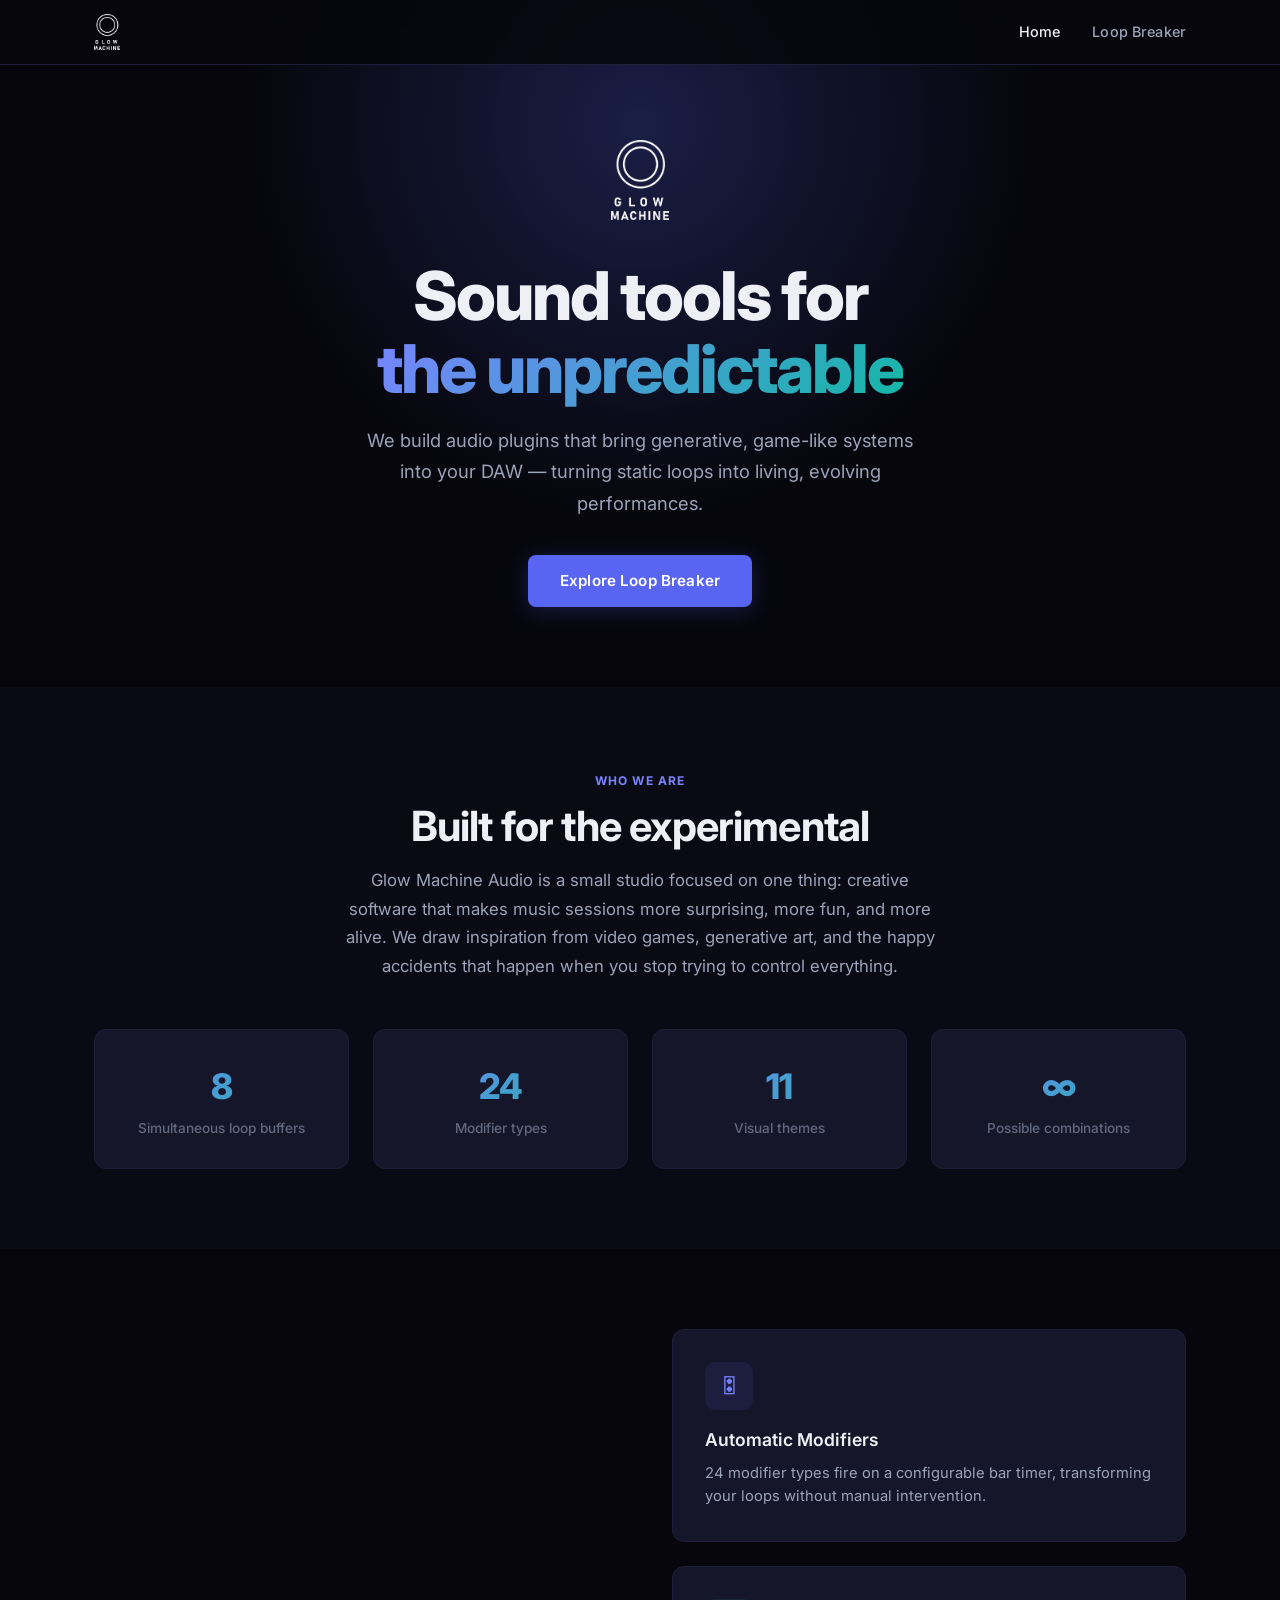
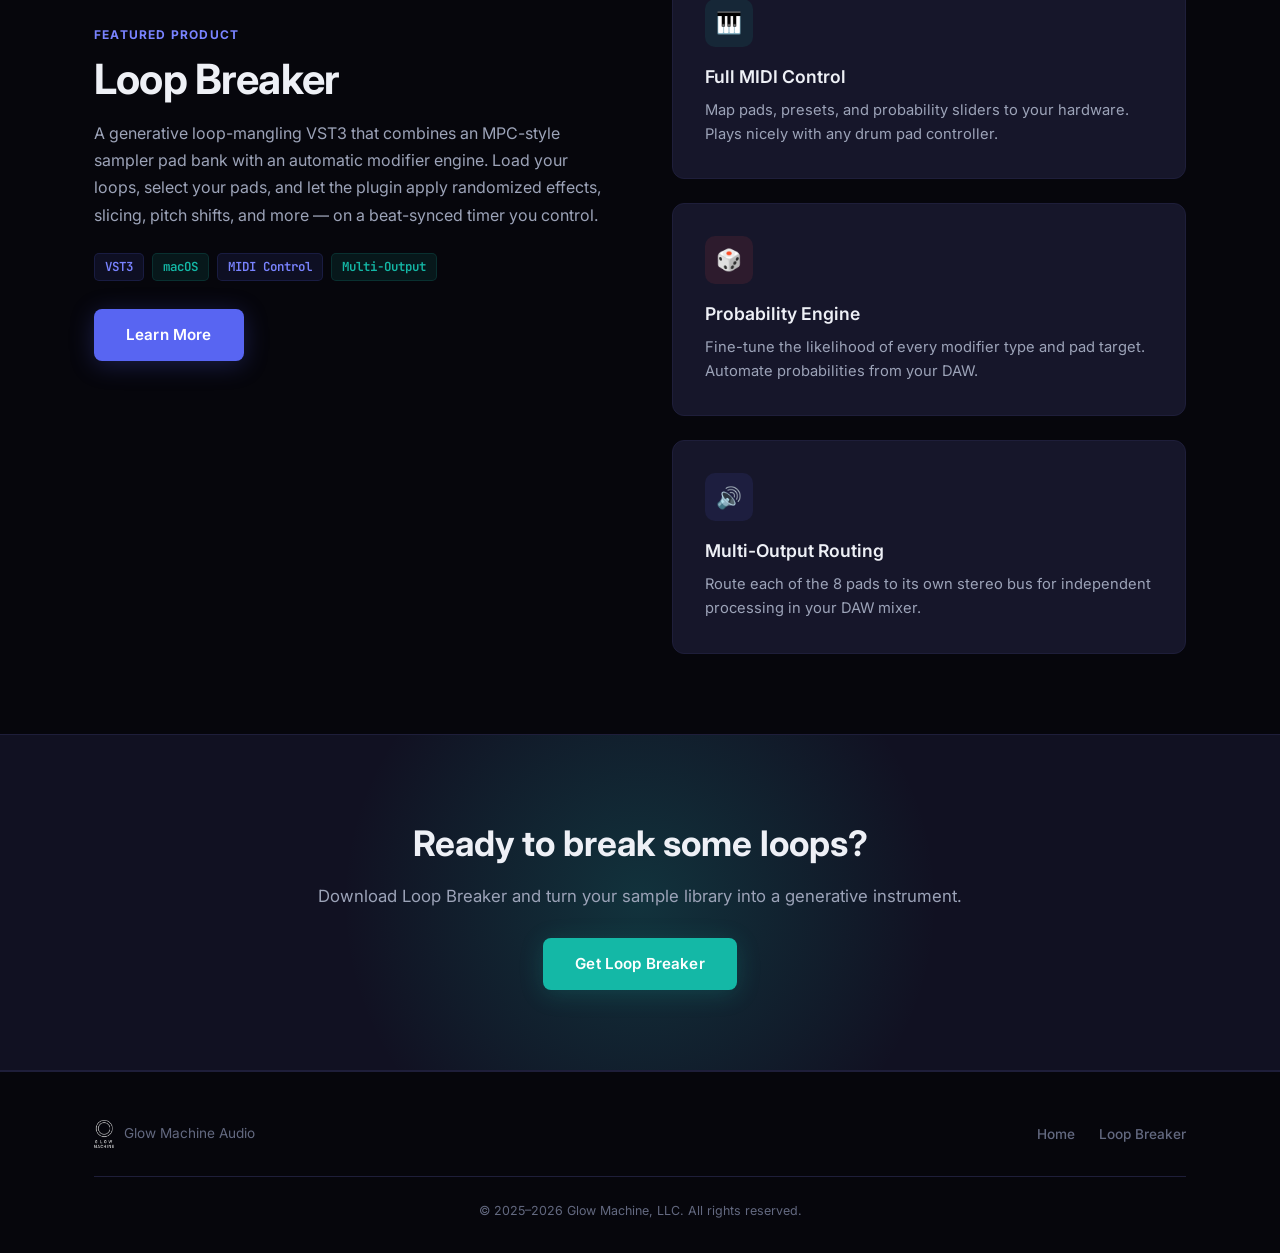
==== website/index.html @ 7372a1c3 "Add Loop Breaker product page and styles - Created a new HTML file for the Loop Breaker product page" ====
<!doctype html>
<html lang="en">
  <head>
    <meta charset="UTF-8" />
    <meta name="viewport" content="width=device-width, initial-scale=1.0" />
    <title>Glow Machine Audio — Creative Tools for Sound</title>
    <meta
      name="description"
      content="Glow Machine Audio builds creative audio plugins for producers, sound designers, and performers. Home of Loop Breaker."
    />
    <link rel="stylesheet" href="style.css" />
    <link rel="icon" type="image/png" href="img/logo.png" />
  </head>
  <body>
    <!-- ============================================================
       NAV
       ============================================================ -->
    <nav class="site-nav">
      <div class="container">
        <a href="index.html" class="nav-logo">
          <img src="img/logo.png" alt="Glow Machine" />
        </a>
        <button
          class="nav-toggle"
          aria-label="Toggle menu"
          onclick="
            document.querySelector('.nav-links').classList.toggle('open')
          "
        >
          ☰
        </button>
        <ul class="nav-links">
          <li><a href="index.html" class="active">Home</a></li>
          <li><a href="loop-breaker.html">Loop Breaker</a></li>
          <!--<li><a href="#">Support</a></li>-->
        </ul>
      </div>
    </nav>

    <!-- ============================================================
       HERO
       ============================================================ -->
    <header class="hero text-center">
      <div class="container">
        <img
          src="img/logo.png"
          alt="Glow Machine Audio"
          style="height: 80px; margin: 0 auto 40px"
        />
        <h1>
          Sound tools for<br /><span class="gradient-text"
            >the unpredictable</span
          >
        </h1>
        <p class="lead">
          We build audio plugins that bring generative, game-like systems into
          your DAW — turning static loops into living, evolving performances.
        </p>
        <div class="hero-actions">
          <a href="loop-breaker.html" class="btn btn-primary"
            >Explore Loop Breaker</a
          >
        </div>
      </div>
    </header>

    <!-- ============================================================
       ABOUT
       ============================================================ -->
    <section class="alt-bg">
      <div class="container text-center">
        <span class="section-label">Who We Are</span>
        <h2 class="section-title">Built for the experimental</h2>
        <p class="section-subtitle centered" style="margin-bottom: 48px">
          Glow Machine Audio is a small studio focused on one thing: creative
          software that makes music sessions more surprising, more fun, and more
          alive. We draw inspiration from video games, generative art, and the
          happy accidents that happen when you stop trying to control
          everything.
        </p>
        <div class="stats-row">
          <div class="stat-item">
            <div class="stat-number">8</div>
            <div class="stat-label">Simultaneous loop buffers</div>
          </div>
          <div class="stat-item">
            <div class="stat-number">24</div>
            <div class="stat-label">Modifier types</div>
          </div>
          <div class="stat-item">
            <div class="stat-number">11</div>
            <div class="stat-label">Visual themes</div>
          </div>
          <div class="stat-item">
            <div class="stat-number">∞</div>
            <div class="stat-label">Possible combinations</div>
          </div>
        </div>
      </div>
    </section>

    <!-- ============================================================
       FEATURED PRODUCT
       ============================================================ -->
    <section>
      <div class="container">
        <div class="split">
          <div>
            <span class="section-label">Featured Product</span>
            <h2 class="section-title">Loop Breaker</h2>
            <p class="text-muted" style="margin-bottom: 24px; line-height: 1.7">
              A generative loop-mangling VST3 that combines an MPC-style sampler
              pad bank with an automatic modifier engine. Load your loops,
              select your pads, and let the plugin apply randomized effects,
              slicing, pitch shifts, and more — on a beat-synced timer you
              control.
            </p>
            <div
              style="
                display: flex;
                gap: 8px;
                flex-wrap: wrap;
                margin-bottom: 28px;
              "
            >
              <span class="tag">VST3</span>
              <span class="tag teal">macOS</span>
              <span class="tag">MIDI Control</span>
              <span class="tag teal">Multi-Output</span>
            </div>
            <a href="loop-breaker.html" class="btn btn-primary">Learn More</a>
          </div>
          <div>
            <div class="feature-grid" style="margin-top: 0">
              <div class="feature-card">
                <div class="feature-icon">🎛</div>
                <h3>Automatic Modifiers</h3>
                <p>
                  24 modifier types fire on a configurable bar timer,
                  transforming your loops without manual intervention.
                </p>
              </div>
              <div class="feature-card">
                <div class="feature-icon teal">🎹</div>
                <h3>Full MIDI Control</h3>
                <p>
                  Map pads, presets, and probability sliders to your hardware.
                  Plays nicely with any drum pad controller.
                </p>
              </div>
              <div class="feature-card">
                <div class="feature-icon red">🎲</div>
                <h3>Probability Engine</h3>
                <p>
                  Fine-tune the likelihood of every modifier type and pad
                  target. Automate probabilities from your DAW.
                </p>
              </div>
              <div class="feature-card">
                <div class="feature-icon">🔊</div>
                <h3>Multi-Output Routing</h3>
                <p>
                  Route each of the 8 pads to its own stereo bus for independent
                  processing in your DAW mixer.
                </p>
              </div>
            </div>
          </div>
        </div>
      </div>
    </section>

    <!-- ============================================================
       CTA
       ============================================================ -->
    <div class="cta-banner">
      <div class="container">
        <h2>Ready to break some loops?</h2>
        <p>
          Download Loop Breaker and turn your sample library into a generative
          instrument.
        </p>
        <a href="loop-breaker.html" class="btn btn-teal">Get Loop Breaker</a>
      </div>
    </div>

    <!-- ============================================================
       FOOTER
       ============================================================ -->
    <footer class="site-footer">
      <div class="container">
        <div class="footer-inner">
          <div class="footer-brand">
            <img src="img/logo.png" alt="Glow Machine" />
            <span>Glow Machine Audio</span>
          </div>
          <ul class="footer-links">
            <li><a href="index.html">Home</a></li>
            <li><a href="loop-breaker.html">Loop Breaker</a></li>
            <!--<li><a href="#">Support</a></li>-->
          </ul>
        </div>
        <div class="footer-copy">
          &copy; 2025–2026 Glow Machine, LLC. All rights reserved.
        </div>
      </div>
    </footer>
  </body>
</html>
---- website/style.css ----
/* ================================================================
   Glow Machine Audio — Global Stylesheet
   Static site, no build step. Uses CSS custom properties for theming.
   ================================================================ */

/* ---------- Fonts ---------- */
@import url("https://fonts.googleapis.com/css2?family=Inter:wght@300;400;500;600;700;800&family=JetBrains+Mono:wght@400;500&display=swap");

/* ---------- Custom Properties ---------- */
:root {
  /* Backgrounds */
  --bg-deep: #06060c;
  --bg-primary: #0a0a14;
  --bg-surface: #111122;
  --bg-card: #16162a;
  --bg-card-hover: #1c1c38;

  /* Accents */
  --accent: #5865f2;
  --accent-bright: #7983ff;
  --accent-glow: rgba(88, 101, 242, 0.25);
  --teal: #14b8a6;
  --teal-glow: rgba(20, 184, 166, 0.2);
  --red: #ef4444;
  --red-soft: #ff6b6b;

  /* Text */
  --text-primary: #eef0f6;
  --text-secondary: #9ca3b8;
  --text-muted: #636980;

  /* Borders */
  --border: #1e1e3a;
  --border-strong: #2a2a50;

  /* Misc */
  --radius: 12px;
  --radius-lg: 20px;
  --max-width: 1140px;
  --transition: 0.25s cubic-bezier(0.4, 0, 0.2, 1);
}

/* ---------- Reset & Base ---------- */
*,
*::before,
*::after {
  margin: 0;
  padding: 0;
  box-sizing: border-box;
}

html {
  scroll-behavior: smooth;
  -webkit-font-smoothing: antialiased;
  -moz-osx-font-smoothing: grayscale;
}

body {
  font-family:
    "Inter",
    -apple-system,
    BlinkMacSystemFont,
    "Segoe UI",
    sans-serif;
  font-size: 16px;
  line-height: 1.6;
  color: var(--text-primary);
  background: var(--bg-deep);
  overflow-x: hidden;
}

img {
  max-width: 100%;
  display: block;
}

a {
  color: var(--accent-bright);
  text-decoration: none;
  transition: color var(--transition);
}

a:hover {
  color: var(--teal);
}

/* ---------- Utility ---------- */
.container {
  max-width: var(--max-width);
  margin: 0 auto;
  padding: 0 24px;
}

.text-center {
  text-align: center;
}
.text-muted {
  color: var(--text-secondary);
}

.sr-only {
  position: absolute;
  width: 1px;
  height: 1px;
  padding: 0;
  margin: -1px;
  overflow: hidden;
  clip: rect(0, 0, 0, 0);
  border: 0;
}

/* ---------- Navigation ---------- */
.site-nav {
  position: fixed;
  top: 0;
  left: 0;
  right: 0;
  z-index: 100;
  background: rgba(6, 6, 12, 0.85);
  backdrop-filter: blur(16px);
  -webkit-backdrop-filter: blur(16px);
  border-bottom: 1px solid var(--border);
}

.site-nav .container {
  display: flex;
  align-items: center;
  justify-content: space-between;
  height: 64px;
}

.nav-logo {
  display: flex;
  align-items: center;
  gap: 12px;
  font-weight: 700;
  font-size: 1.05rem;
  color: var(--text-primary);
  letter-spacing: -0.01em;
}

.nav-logo img {
  height: 36px;
  width: auto;
}

.nav-links {
  display: flex;
  align-items: center;
  gap: 32px;
  list-style: none;
}

.nav-links a {
  color: var(--text-secondary);
  font-size: 0.9rem;
  font-weight: 500;
  letter-spacing: 0.01em;
  transition: color var(--transition);
}

.nav-links a:hover,
.nav-links a.active {
  color: var(--text-primary);
}

/* Mobile nav toggle */
.nav-toggle {
  display: none;
  background: none;
  border: none;
  color: var(--text-primary);
  font-size: 1.5rem;
  cursor: pointer;
}

/* ---------- Buttons ---------- */
.btn {
  display: inline-flex;
  align-items: center;
  gap: 8px;
  padding: 14px 32px;
  border-radius: 8px;
  font-family: inherit;
  font-size: 0.95rem;
  font-weight: 600;
  letter-spacing: 0.01em;
  border: none;
  cursor: pointer;
  transition: all var(--transition);
  text-decoration: none;
}

.btn-primary {
  background: var(--accent);
  color: #fff;
  box-shadow: 0 4px 24px var(--accent-glow);
}

.btn-primary:hover {
  background: var(--accent-bright);
  color: #fff;
  box-shadow: 0 8px 32px var(--accent-glow);
  transform: translateY(-2px);
}

.btn-secondary {
  background: transparent;
  color: var(--text-primary);
  border: 1px solid var(--border-strong);
}

.btn-secondary:hover {
  border-color: var(--accent);
  color: var(--accent-bright);
  background: rgba(88, 101, 242, 0.06);
}

.btn-teal {
  background: var(--teal);
  color: #fff;
  box-shadow: 0 4px 24px var(--teal-glow);
}

.btn-teal:hover {
  background: #0ea392;
  color: #fff;
  box-shadow: 0 8px 32px var(--teal-glow);
  transform: translateY(-2px);
}

.btn-sm {
  padding: 10px 20px;
  font-size: 0.85rem;
}

/* ---------- Hero Sections ---------- */
.hero {
  padding: 140px 0 80px;
  position: relative;
  overflow: hidden;
}

.hero::before {
  content: "";
  position: absolute;
  top: -40%;
  left: 50%;
  transform: translateX(-50%);
  width: 800px;
  height: 800px;
  background: radial-gradient(circle, var(--accent-glow) 0%, transparent 70%);
  pointer-events: none;
  z-index: 0;
}

.hero .container {
  position: relative;
  z-index: 1;
}

.hero-badge {
  display: inline-block;
  padding: 6px 16px;
  border-radius: 50px;
  font-size: 0.8rem;
  font-weight: 600;
  letter-spacing: 0.04em;
  text-transform: uppercase;
  background: rgba(88, 101, 242, 0.12);
  color: var(--accent-bright);
  border: 1px solid rgba(88, 101, 242, 0.2);
  margin-bottom: 24px;
}

.hero h1 {
  font-size: clamp(2.5rem, 6vw, 4.2rem);
  font-weight: 800;
  line-height: 1.08;
  letter-spacing: -0.03em;
  margin-bottom: 20px;
}

.hero h1 .gradient-text {
  background: linear-gradient(135deg, var(--accent-bright), var(--teal));
  -webkit-background-clip: text;
  -webkit-text-fill-color: transparent;
  background-clip: text;
}

.hero p.lead {
  font-size: 1.15rem;
  line-height: 1.7;
  color: var(--text-secondary);
  max-width: 560px;
  margin: 0 auto 36px;
}

.hero-actions {
  display: flex;
  gap: 16px;
  justify-content: center;
  flex-wrap: wrap;
}

/* ---------- Sections ---------- */
section {
  padding: 80px 0;
}

section.alt-bg {
  background: var(--bg-primary);
}

.section-label {
  display: inline-block;
  font-size: 0.75rem;
  font-weight: 700;
  letter-spacing: 0.1em;
  text-transform: uppercase;
  color: var(--accent-bright);
  margin-bottom: 12px;
}

.section-title {
  font-size: clamp(1.8rem, 4vw, 2.6rem);
  font-weight: 700;
  letter-spacing: -0.02em;
  line-height: 1.15;
  margin-bottom: 16px;
}

.section-subtitle {
  font-size: 1.05rem;
  color: var(--text-secondary);
  max-width: 600px;
  line-height: 1.7;
}

.section-subtitle.centered {
  margin: 0 auto;
}

/* ---------- Feature Grid ---------- */
.feature-grid {
  display: grid;
  grid-template-columns: repeat(auto-fit, minmax(300px, 1fr));
  gap: 24px;
  margin-top: 48px;
}

.feature-card {
  background: var(--bg-card);
  border: 1px solid var(--border);
  border-radius: var(--radius);
  padding: 32px;
  transition: all var(--transition);
}

.feature-card:hover {
  border-color: var(--border-strong);
  background: var(--bg-card-hover);
  transform: translateY(-3px);
  box-shadow: 0 12px 40px rgba(0, 0, 0, 0.3);
}

.feature-icon {
  display: inline-flex;
  align-items: center;
  justify-content: center;
  width: 48px;
  height: 48px;
  border-radius: 10px;
  font-size: 1.3rem;
  margin-bottom: 16px;
  background: rgba(88, 101, 242, 0.1);
  color: var(--accent-bright);
}

.feature-icon.teal {
  background: rgba(20, 184, 166, 0.1);
  color: var(--teal);
}
.feature-icon.red {
  background: rgba(239, 68, 68, 0.1);
  color: var(--red-soft);
}

.feature-card h3 {
  font-size: 1.1rem;
  font-weight: 600;
  margin-bottom: 8px;
}

.feature-card p {
  color: var(--text-secondary);
  font-size: 0.92rem;
  line-height: 1.6;
}

/* ---------- Specs / Stats row ---------- */
.stats-row {
  display: grid;
  grid-template-columns: repeat(auto-fit, minmax(180px, 1fr));
  gap: 24px;
  margin-top: 48px;
}

.stat-item {
  text-align: center;
  padding: 28px 16px;
  background: var(--bg-card);
  border: 1px solid var(--border);
  border-radius: var(--radius);
}

.stat-number {
  font-size: 2.2rem;
  font-weight: 800;
  letter-spacing: -0.02em;
  background: linear-gradient(135deg, var(--accent-bright), var(--teal));
  -webkit-background-clip: text;
  -webkit-text-fill-color: transparent;
  background-clip: text;
}

.stat-label {
  margin-top: 4px;
  font-size: 0.85rem;
  color: var(--text-muted);
  font-weight: 500;
}

/* ---------- Modifier Table / Categories ---------- */
.mod-categories {
  display: grid;
  grid-template-columns: 1fr 1fr;
  gap: 24px;
  margin-top: 40px;
}

.mod-category {
  background: var(--bg-card);
  border: 1px solid var(--border);
  border-radius: var(--radius);
  padding: 28px;
}

.mod-category h3 {
  font-size: 1rem;
  font-weight: 600;
  margin-bottom: 16px;
  display: flex;
  align-items: center;
  gap: 8px;
}

.mod-category h3 .dot {
  width: 8px;
  height: 8px;
  border-radius: 50%;
  display: inline-block;
}

.mod-category h3 .dot.purple {
  background: var(--accent);
}
.mod-category h3 .dot.teal {
  background: var(--teal);
}
.mod-category h3 .dot.red {
  background: var(--red);
}
.mod-category h3 .dot.amber {
  background: #f59e0b;
}

.mod-list {
  list-style: none;
  display: flex;
  flex-wrap: wrap;
  gap: 8px;
}

.mod-list li {
  padding: 5px 14px;
  border-radius: 6px;
  font-size: 0.82rem;
  font-weight: 500;
  background: rgba(255, 255, 255, 0.04);
  border: 1px solid var(--border);
  color: var(--text-secondary);
  font-family: "JetBrains Mono", monospace;
}

/* ---------- How-it-works Steps ---------- */
.steps {
  display: grid;
  grid-template-columns: repeat(auto-fit, minmax(240px, 1fr));
  gap: 32px;
  margin-top: 48px;
  counter-reset: step;
}

.step {
  position: relative;
  padding: 32px 24px;
  background: var(--bg-card);
  border: 1px solid var(--border);
  border-radius: var(--radius);
  counter-increment: step;
}

.step::before {
  content: counter(step);
  position: absolute;
  top: -14px;
  left: 24px;
  width: 28px;
  height: 28px;
  border-radius: 50%;
  background: var(--accent);
  color: #fff;
  font-size: 0.8rem;
  font-weight: 700;
  display: flex;
  align-items: center;
  justify-content: center;
}

.step h3 {
  font-size: 1rem;
  font-weight: 600;
  margin-bottom: 8px;
  margin-top: 4px;
}

.step p {
  color: var(--text-secondary);
  font-size: 0.9rem;
  line-height: 1.6;
}

/* ---------- System Req Table ---------- */
.spec-table {
  width: 100%;
  border-collapse: collapse;
  margin-top: 24px;
  font-size: 0.9rem;
}

.spec-table th,
.spec-table td {
  text-align: left;
  padding: 12px 16px;
  border-bottom: 1px solid var(--border);
}

.spec-table th {
  color: var(--text-muted);
  font-weight: 600;
  font-size: 0.78rem;
  letter-spacing: 0.06em;
  text-transform: uppercase;
}

.spec-table td {
  color: var(--text-secondary);
}

.spec-table tr:last-child td {
  border-bottom: none;
}

.spec-table .mono {
  font-family: "JetBrains Mono", monospace;
  font-size: 0.85rem;
  color: var(--accent-bright);
}

/* ---------- CTA Banner ---------- */
.cta-banner {
  text-align: center;
  padding: 80px 24px;
  background: var(--bg-surface);
  border-top: 1px solid var(--border);
  border-bottom: 1px solid var(--border);
  position: relative;
  overflow: hidden;
}

.cta-banner::before {
  content: "";
  position: absolute;
  top: 50%;
  left: 50%;
  transform: translate(-50%, -50%);
  width: 600px;
  height: 600px;
  background: radial-gradient(circle, var(--teal-glow) 0%, transparent 70%);
  pointer-events: none;
}

.cta-banner .container {
  position: relative;
  z-index: 1;
}

.cta-banner h2 {
  font-size: clamp(1.6rem, 3.5vw, 2.2rem);
  font-weight: 700;
  margin-bottom: 12px;
}

.cta-banner p {
  color: var(--text-secondary);
  margin-bottom: 28px;
  font-size: 1.05rem;
}

/* ---------- Footer ---------- */
.site-footer {
  padding: 48px 0 32px;
  border-top: 1px solid var(--border);
  background: var(--bg-deep);
}

.footer-inner {
  display: flex;
  align-items: center;
  justify-content: space-between;
  flex-wrap: wrap;
  gap: 16px;
}

.footer-brand {
  display: flex;
  align-items: center;
  gap: 10px;
}

.footer-brand img {
  height: 28px;
  width: auto;
  opacity: 0.7;
}

.footer-brand span {
  font-size: 0.85rem;
  color: var(--text-muted);
}

.footer-links {
  display: flex;
  gap: 24px;
  list-style: none;
}

.footer-links a {
  color: var(--text-muted);
  font-size: 0.85rem;
  font-weight: 500;
}

.footer-links a:hover {
  color: var(--text-secondary);
}

.footer-copy {
  width: 100%;
  text-align: center;
  margin-top: 28px;
  padding-top: 24px;
  border-top: 1px solid var(--border);
  font-size: 0.78rem;
  color: var(--text-muted);
}

/* ---------- Product Hero - Plugin specific ---------- */
.product-hero {
  padding: 150px 0 60px;
  position: relative;
}

.product-hero::before {
  content: "";
  position: absolute;
  top: 0;
  left: 0;
  right: 0;
  height: 100%;
  background:
    radial-gradient(
      ellipse 60% 50% at 20% 30%,
      rgba(88, 101, 242, 0.1) 0%,
      transparent 70%
    ),
    radial-gradient(
      ellipse 50% 40% at 80% 60%,
      rgba(20, 184, 166, 0.08) 0%,
      transparent 70%
    );
  pointer-events: none;
}

.product-hero .container {
  position: relative;
  z-index: 1;
}

.product-hero h1 {
  font-size: clamp(2.8rem, 6.5vw, 4.5rem);
  font-weight: 800;
  letter-spacing: -0.03em;
  line-height: 1.05;
  margin-bottom: 16px;
}

.product-hero .tagline {
  font-size: 1.2rem;
  color: var(--text-secondary);
  line-height: 1.7;
  max-width: 600px;
  margin-bottom: 32px;
}

/* ---------- Two-column layout ---------- */
.split {
  display: grid;
  grid-template-columns: 1fr 1fr;
  gap: 64px;
  align-items: center;
}

.split.reverse {
  direction: rtl;
}

.split.reverse > * {
  direction: ltr;
}

/* ---------- Inline code-style tags ---------- */
.tag {
  display: inline-block;
  padding: 3px 10px;
  border-radius: 5px;
  font-size: 0.78rem;
  font-weight: 600;
  font-family: "JetBrains Mono", monospace;
  background: rgba(88, 101, 242, 0.1);
  color: var(--accent-bright);
  border: 1px solid rgba(88, 101, 242, 0.15);
}

.tag.teal {
  background: rgba(20, 184, 166, 0.1);
  color: var(--teal);
  border-color: rgba(20, 184, 166, 0.15);
}

/* ---------- Responsive ---------- */
@media (max-width: 768px) {
  .hero {
    padding: 120px 0 60px;
  }
  .product-hero {
    padding: 120px 0 40px;
  }

  .feature-grid {
    grid-template-columns: 1fr;
  }
  .mod-categories {
    grid-template-columns: 1fr;
  }
  .split {
    grid-template-columns: 1fr;
    gap: 40px;
  }
  .split.reverse {
    direction: ltr;
  }
  .stats-row {
    grid-template-columns: repeat(2, 1fr);
  }

  .nav-links {
    display: none;
  }
  .nav-toggle {
    display: block;
  }

  .nav-links.open {
    display: flex;
    flex-direction: column;
    position: absolute;
    top: 64px;
    left: 0;
    right: 0;
    background: rgba(6, 6, 12, 0.97);
    backdrop-filter: blur(16px);
    padding: 24px;
    gap: 16px;
    border-bottom: 1px solid var(--border);
  }

  .footer-inner {
    flex-direction: column;
    text-align: center;
  }
}

@media (max-width: 480px) {
  .stats-row {
    grid-template-columns: 1fr;
  }
  .hero-actions {
    flex-direction: column;
    align-items: center;
  }
}
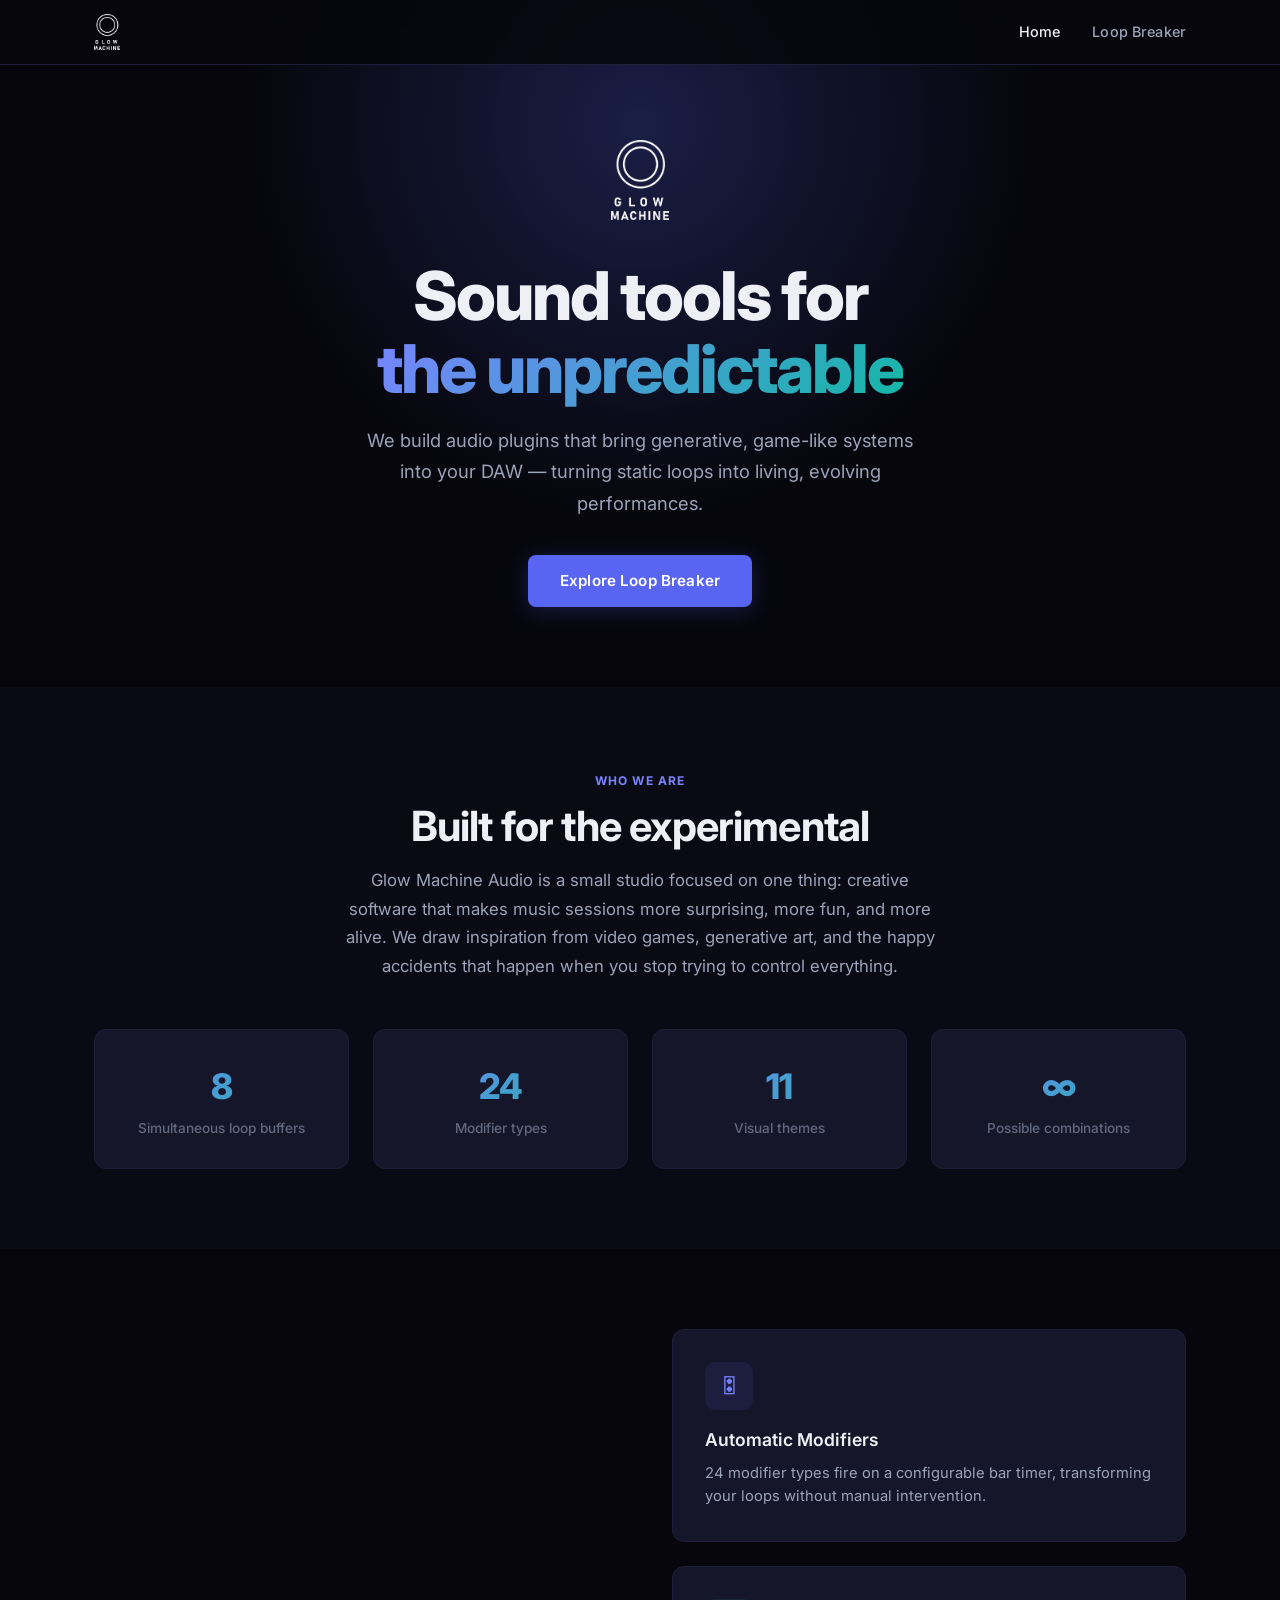
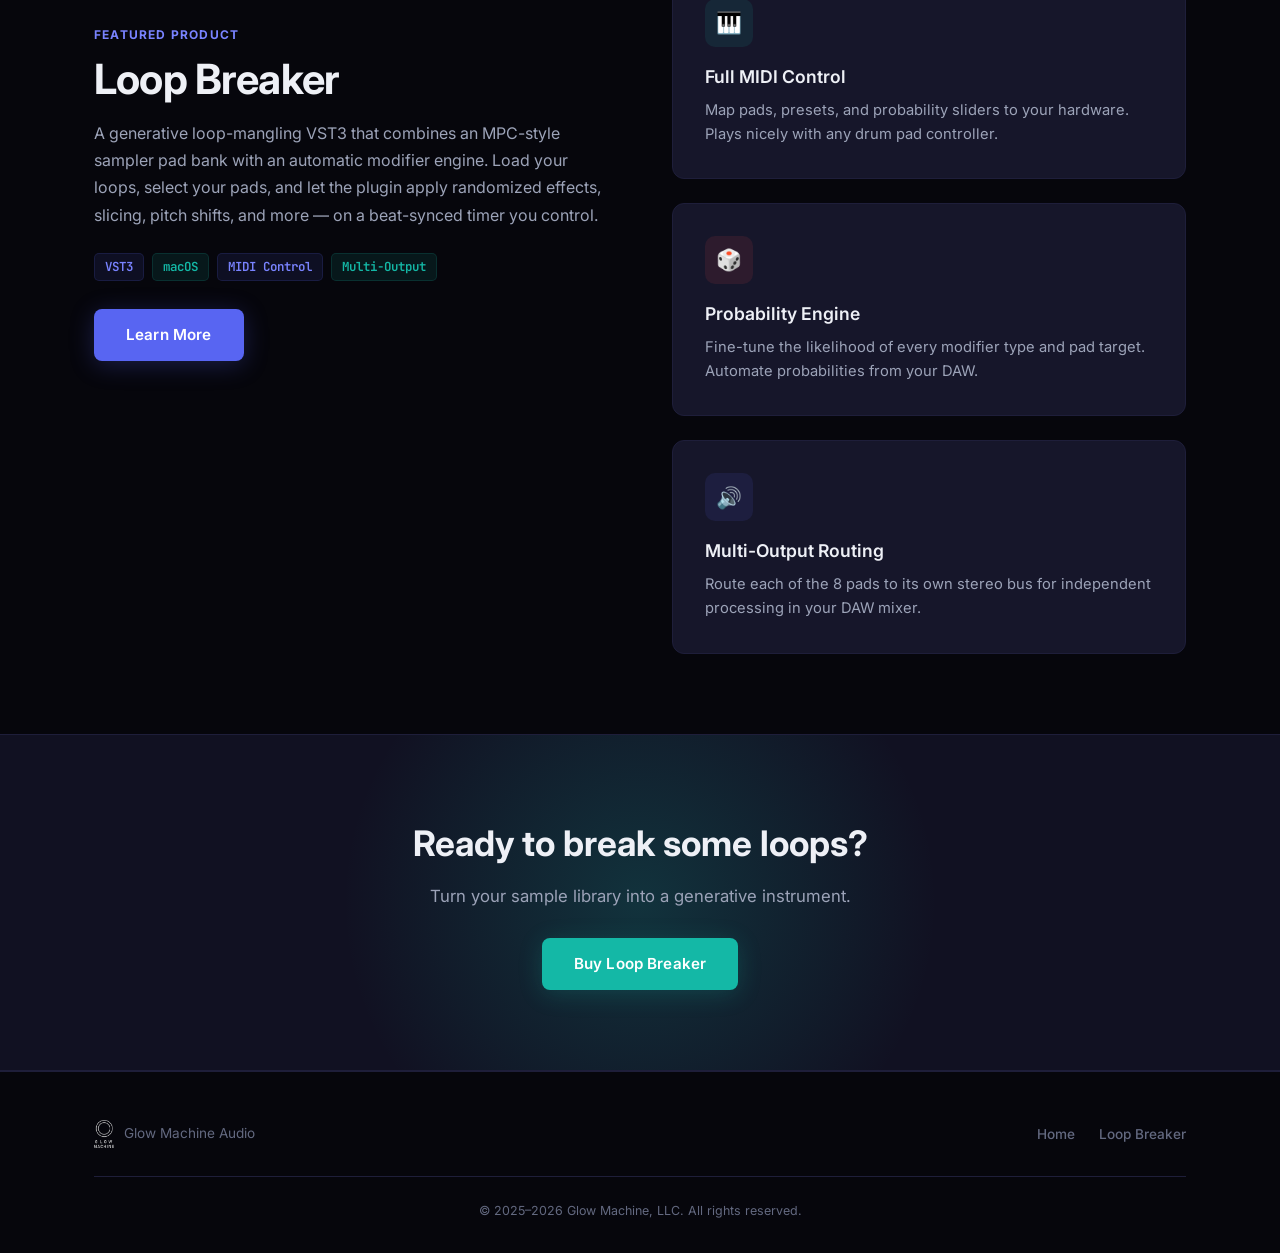
==== commit 217227ce: "feat: Update Loop Breaker pages with new favicon and purchase links" ====
--- a/website/index.html
+++ b/website/index.html
@@ -9,7 +9,7 @@
       content="Glow Machine Audio builds creative audio plugins for producers, sound designers, and performers. Home of Loop Breaker."
     />
     <link rel="stylesheet" href="style.css" />
-    <link rel="icon" type="image/png" href="img/logo.png" />
+    <link rel="icon" type="image/png" href="img/favicon.png" />
   </head>
   <body>
     <!-- ============================================================
@@ -176,11 +176,12 @@
     <div class="cta-banner">
       <div class="container">
         <h2>Ready to break some loops?</h2>
-        <p>
-          Download Loop Breaker and turn your sample library into a generative
-          instrument.
-        </p>
-        <a href="loop-breaker.html" class="btn btn-teal">Get Loop Breaker</a>
+        <p>Turn your sample library into a generative instrument.</p>
+        <a
+          href="https://glowmachineaudio.moonbase.sh/buy/loop-breaker"
+          class="btn btn-teal"
+          >Buy Loop Breaker</a
+        >
       </div>
     </div>
 
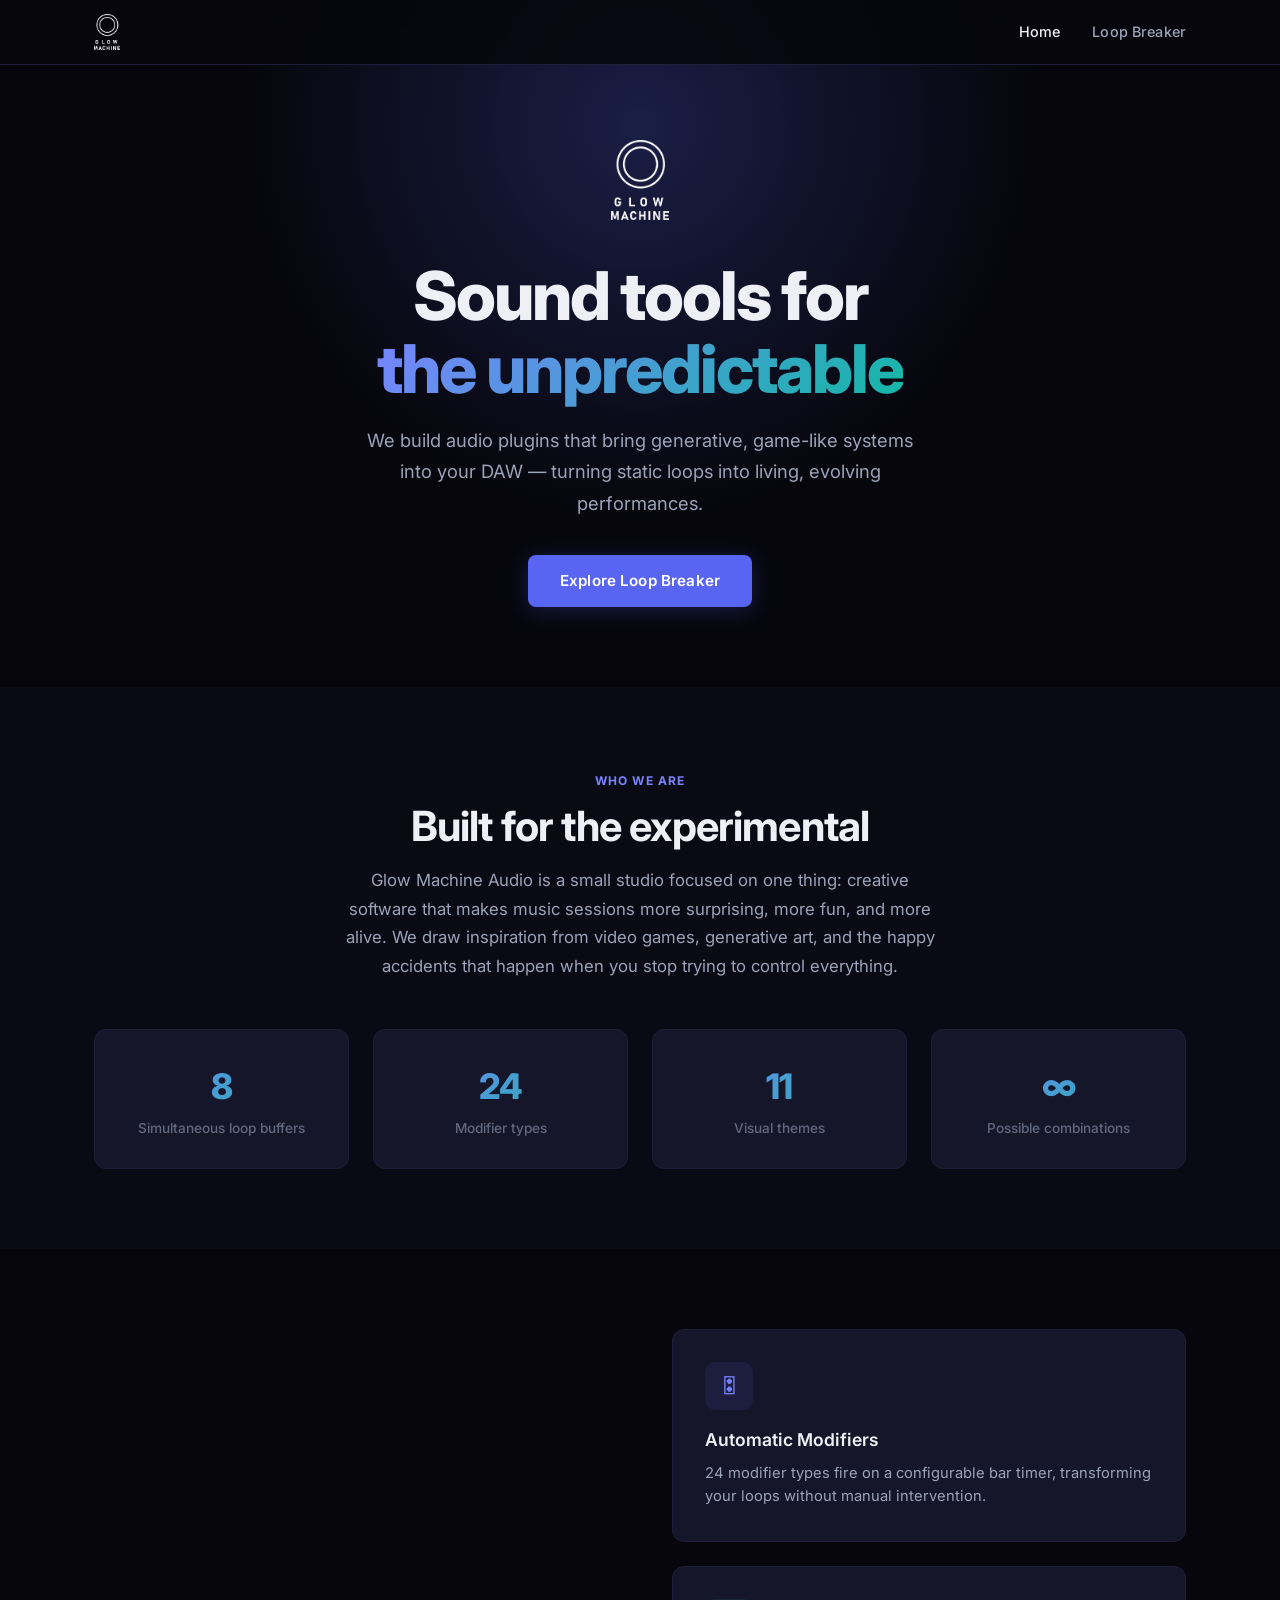
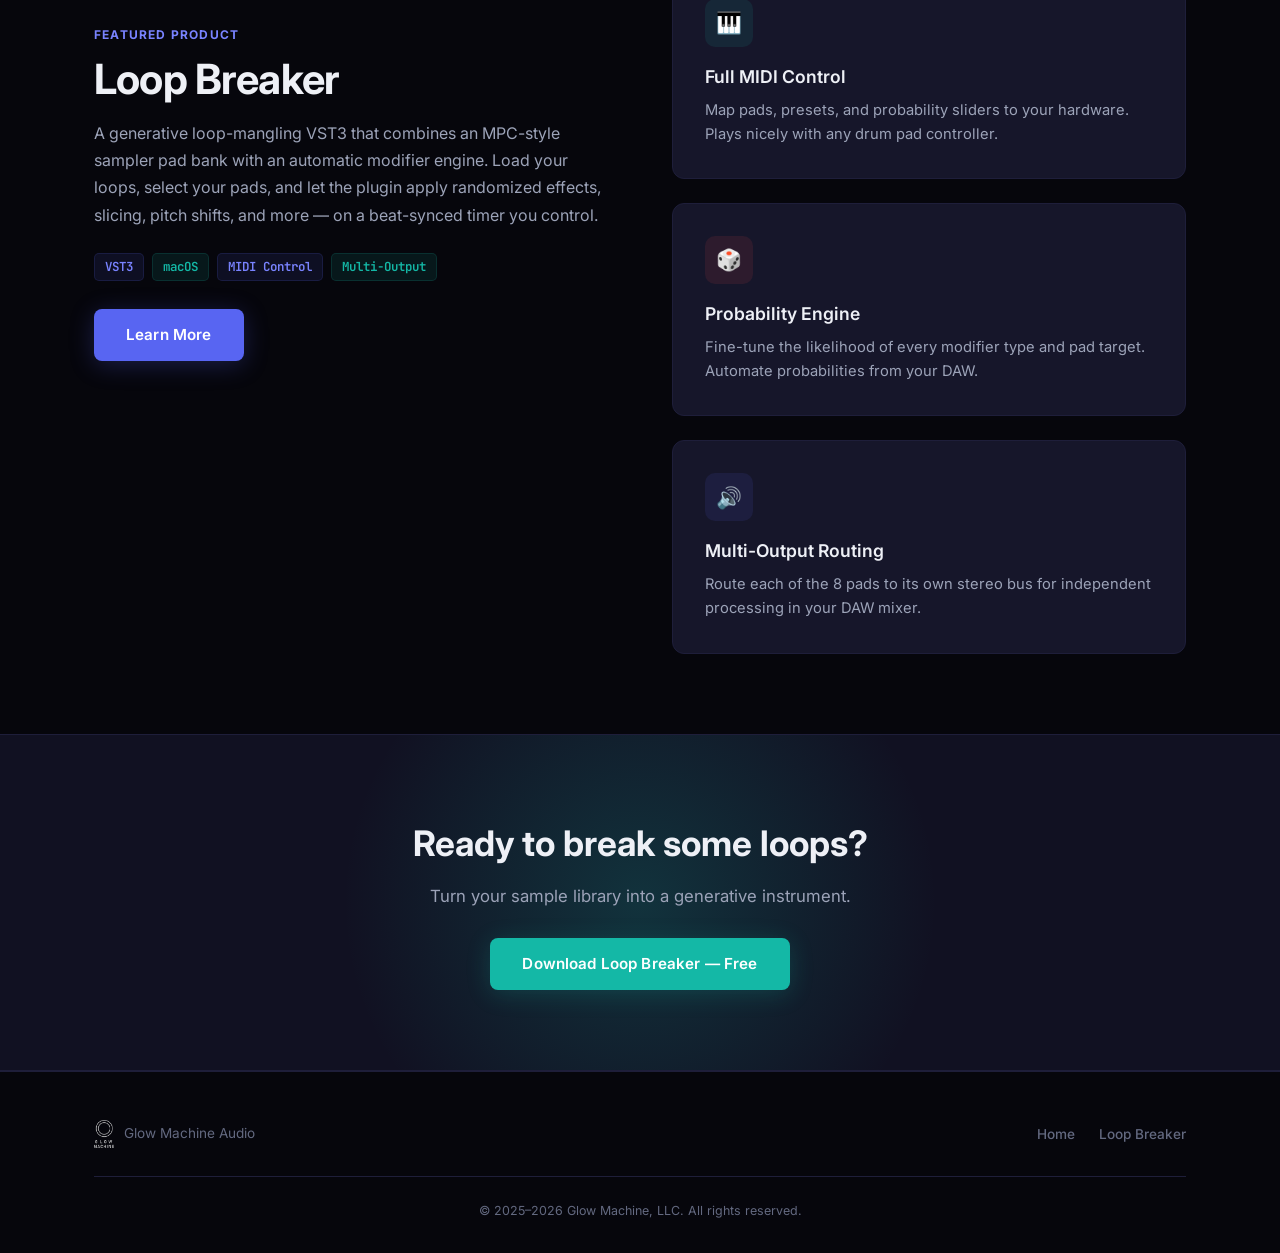
==== commit 3fc7fb5b: "Removed Moonbase licensing module." ====
--- a/website/index.html
+++ b/website/index.html
@@ -177,10 +177,8 @@
       <div class="container">
         <h2>Ready to break some loops?</h2>
         <p>Turn your sample library into a generative instrument.</p>
-        <a
-          href="https://glowmachineaudio.moonbase.sh/buy/loop-breaker"
-          class="btn btn-teal"
-          >Buy Loop Breaker</a
+        <a href="downloads/LoopBreaker-macOS-Installer.zip" class="btn btn-teal"
+          >Download Loop Breaker — Free</a
         >
       </div>
     </div>
